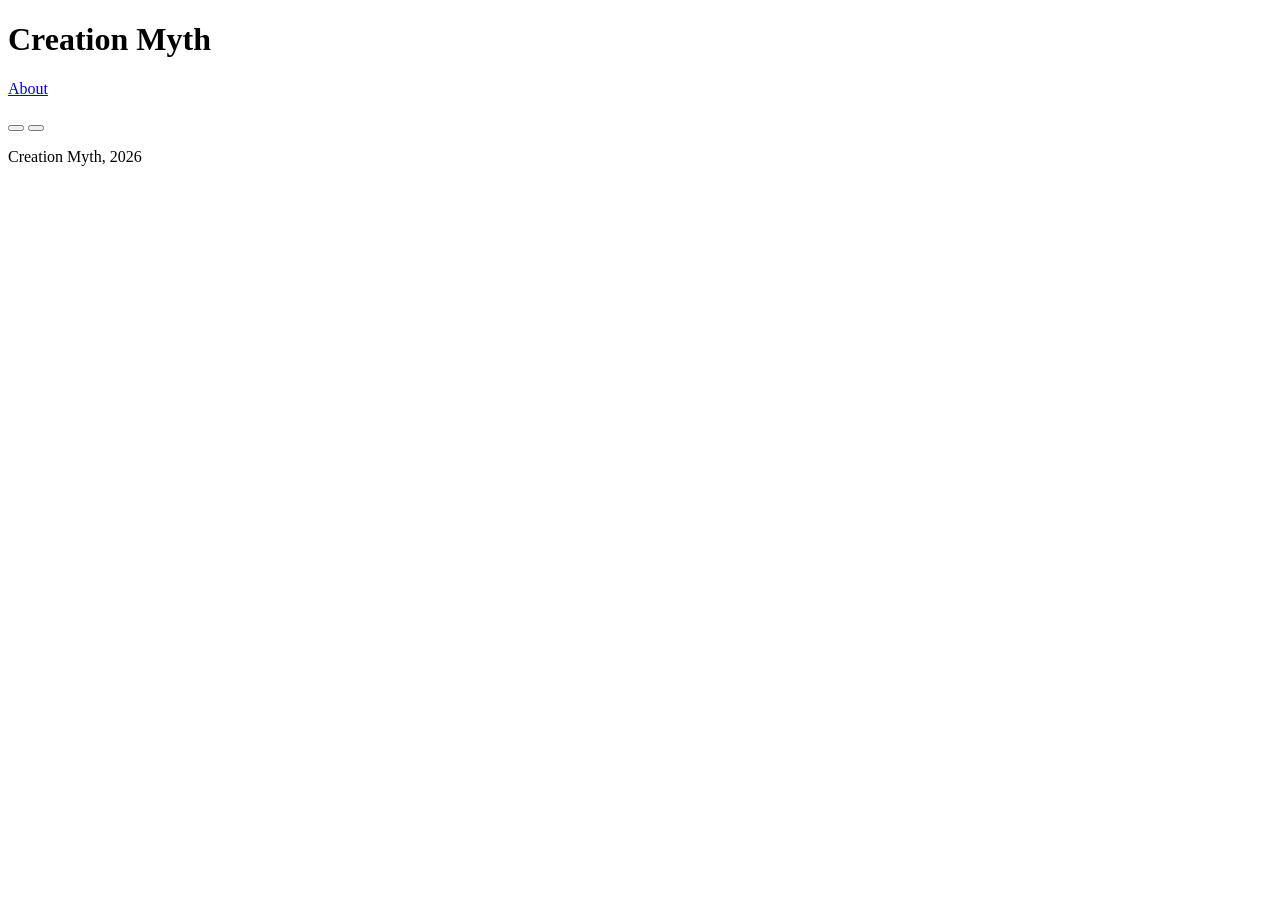
==== index.html @ f5818eab "Add files via upload" ====
<!DOCTYPE html>
<html lang="en">
<head>
  <meta charset="UTF-8" />
  <title>Creation Myth</title>
  <meta name="viewport" content="width=device-width, initial-scale=1" />
  <link rel="stylesheet" href="style.css" />
  <link rel="icon" type="image/png" href="favicon.png">
</head>

<body>

  <header>
    <h1>Creation Myth</h1>
    <p class="top-text"><a href="about.html">About</a></p>
  </header>

  <main id="stage" aria-label="Slideshow. Click left for previous, right for next.">
    <button class="zone left" type="button" aria-label="Previous image"></button>
    <button class="zone right" type="button" aria-label="Next image"></button>
    <img id="slide" src="" alt="" />
  </main>

  <footer>
    <p id="workTitle"></p>
  </footer>

  <a class="corner-link" href="https://www.youtube.com/watch?v=JekUNGo-RVk" target="_blank" rel="noopener">
    <img src="icon.png" alt="" class="corner-icon">
  </a>

  <div id="cursor-label" aria-hidden="true"></div>

  <script>
    const slides = [
      { src: "images/11.png", title: "Creation Myth, 2026" },
      { src: "images/10.png", title: "Creation Myth, 2026" },
      { src: "images/09.png", title: "Creation Myth, 2026" },
      { src: "images/04.png", title: "Errors Publishing, 2024" },
      { src: "images/07.png", title: "Creation Myth, 2026" },
      { src: "images/08.png", title: "Creation Myth, 2026" }
    ];

    function shuffleArray(array) {
      for (let j = array.length - 1; j > 0; j--) {
        const k = Math.floor(Math.random() * (j + 1));
        [array[j], array[k]] = [array[k], array[j]];
      }
    }

    let i = 0;

    const stage = document.getElementById("stage");
    const img = document.getElementById("slide");
    const title = document.getElementById("workTitle");

    function showSlide(index) {
      img.src = slides[index].src;
      title.textContent = slides[index].title;
    }

    function nextSlide() {
      i = (i + 1) % slides.length;
      showSlide(i);
    }

    function prevSlide() {
      i = (i - 1 + slides.length) % slides.length;
      showSlide(i);
    }

    shuffleArray(slides);
    showSlide(i);

    document.querySelector(".zone.left").addEventListener("click", prevSlide);
    document.querySelector(".zone.right").addEventListener("click", nextSlide);

    document.addEventListener("keydown", (e) => {
      if (e.key === "ArrowRight") nextSlide();
      if (e.key === "ArrowLeft") prevSlide();
    });

    const icon = document.querySelector(".corner-icon");
    const variants = ["icon-r.png","icon-g.png","icon-b.png","icon-c.png","icon-m.png","icon-y.png"];
    let last = null;

    function pickNewIcon() {
      let pick = last;
      while (pick === last) {
        pick = variants[Math.floor(Math.random() * variants.length)];
      }
      last = pick;
      icon.src = pick;
    }

    if (icon) {
      icon.addEventListener("mouseenter", pickNewIcon);
      icon.addEventListener("mouseleave", () => { icon.src = "icon.png"; });
      icon.addEventListener("touchstart", (e) => {
        e.preventDefault();
        pickNewIcon();
      }, { passive: false });
    }

    const cursorLabel = document.getElementById("cursor-label");
    const hasFinePointer = window.matchMedia("(pointer: fine)").matches;

    if (hasFinePointer && stage && cursorLabel) {
      stage.addEventListener("mousemove", (e) => {
        const rect = stage.getBoundingClientRect();
        const x = e.clientX;
        const y = e.clientY;

        cursorLabel.style.left = x + "px";
        cursorLabel.style.top = y + "px";
        cursorLabel.style.opacity = "1";

        if (x < rect.left + rect.width / 2) {
          cursorLabel.textContent = "← Prev";
        } else {
          cursorLabel.textContent = "Next →";
        }
      });

      stage.addEventListener("mouseleave", () => {
        cursorLabel.style.opacity = "0";
      });
    }
  </script>

</body>
</html>
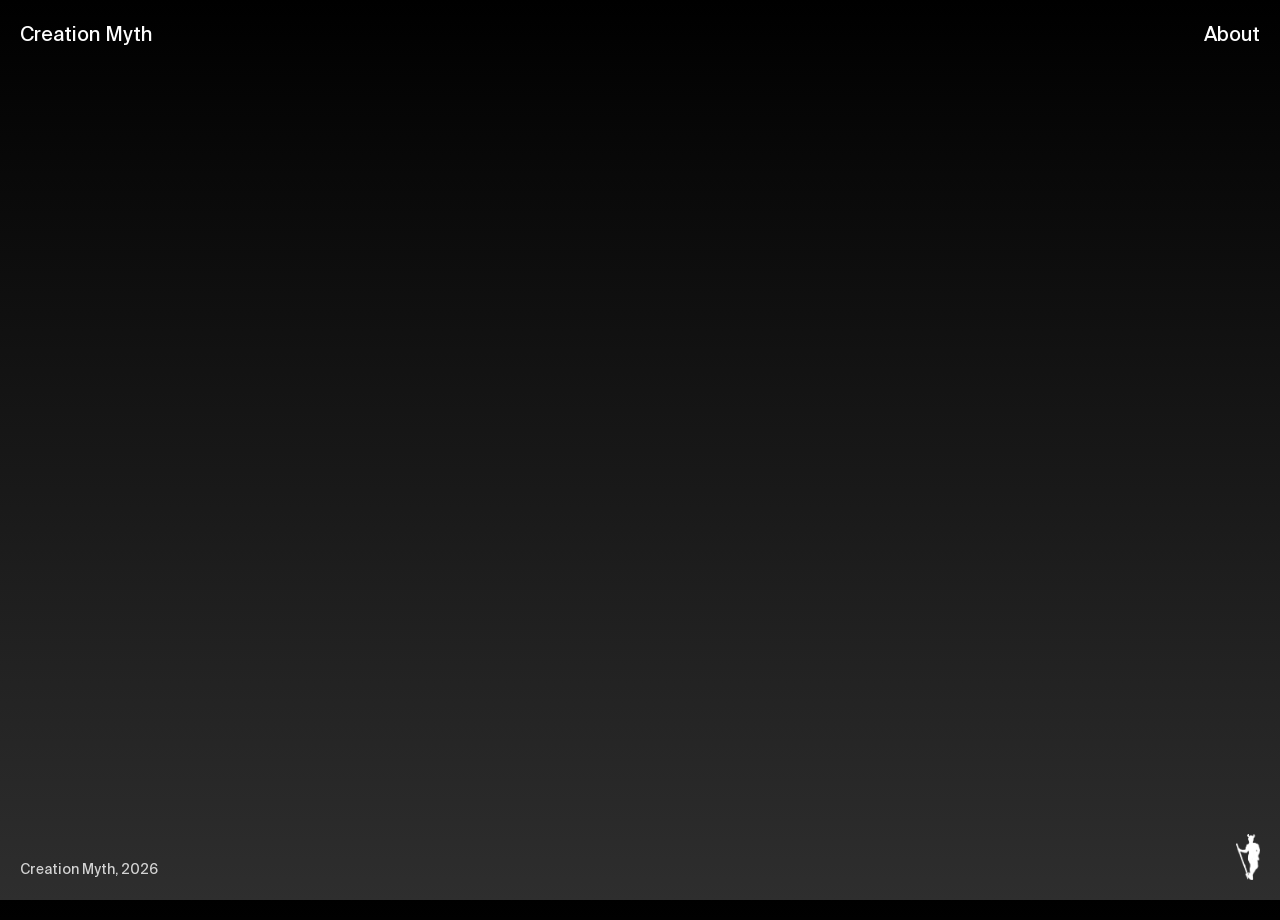
==== commit c59d26f1: "initial commit" ====
--- a/index.html
+++ b/index.html
@@ -25,13 +25,16 @@
     <p id="workTitle"></p>
   </footer>
 
+  <!-- Corner icon link -->
   <a class="corner-link" href="https://www.youtube.com/watch?v=JekUNGo-RVk" target="_blank" rel="noopener">
     <img src="icon.png" alt="" class="corner-icon">
   </a>
 
+  <!-- Custom cursor label -->
   <div id="cursor-label" aria-hidden="true"></div>
 
   <script>
+    // ONLY EDIT THIS LIST TO ADD IMAGES
     const slides = [
       { src: "images/11.png", title: "Creation Myth, 2026" },
       { src: "images/10.png", title: "Creation Myth, 2026" },
@@ -41,6 +44,7 @@
       { src: "images/08.png", title: "Creation Myth, 2026" }
     ];
 
+    // Shuffle helper (Fisher–Yates)
     function shuffleArray(array) {
       for (let j = array.length - 1; j > 0; j--) {
         const k = Math.floor(Math.random() * (j + 1));
@@ -69,9 +73,11 @@
       showSlide(i);
     }
 
+    // Shuffle on reload, then start
     shuffleArray(slides);
     showSlide(i);
 
+    // Controls
     document.querySelector(".zone.left").addEventListener("click", prevSlide);
     document.querySelector(".zone.right").addEventListener("click", nextSlide);
 
@@ -80,6 +86,7 @@
       if (e.key === "ArrowLeft") prevSlide();
     });
 
+    // Corner icon: swap PNGs on hover (RGB + CMY)
     const icon = document.querySelector(".corner-icon");
     const variants = ["icon-r.png","icon-g.png","icon-b.png","icon-c.png","icon-m.png","icon-y.png"];
     let last = null;
@@ -102,6 +109,7 @@
       }, { passive: false });
     }
 
+    // Custom cursor label (desktop only)
     const cursorLabel = document.getElementById("cursor-label");
     const hasFinePointer = window.matchMedia("(pointer: fine)").matches;
 
@@ -129,4 +137,4 @@
   </script>
 
 </body>
-</html>+</html>
--- a/style.css
+++ b/style.css
@@ -0,0 +1,264 @@
+/* ---------- FONTS ---------- */
+@font-face {
+  font-family: "SuisseIntl";
+  src: url("fonts/SuisseIntl-Book.woff2") format("woff2");
+  font-weight: normal;
+  font-style: normal;
+}
+
+@font-face {
+  font-family: "SuisseWorks";
+  src: url("fonts/SuisseWorks-Medium.woff2") format("woff2");
+  font-weight: normal;
+  font-style: normal;
+}
+
+/* ---------- RESET ---------- */
+* { box-sizing: border-box; }
+html, body { height: 100%; }
+
+/* ---------- BASE ---------- */
+body {
+  margin: 20px;
+  font-family: "SuisseIntl", Arial, Helvetica, sans-serif;
+  font-size: 14px;
+  line-height: 1.4;
+
+  background: linear-gradient(black, #2e2e2e);
+  color: white;
+
+  overflow: hidden;
+  cursor: default;
+
+  font-kerning: normal;
+  text-rendering: optimizeLegibility;
+  -webkit-font-smoothing: antialiased;
+  -moz-osx-font-smoothing: grayscale;
+}
+
+/* ---------- LINKS ---------- */
+a, a:visited, a:active {
+  color: inherit;
+  text-decoration: none;
+}
+a:hover { text-decoration: underline; }
+
+/* Crosshair ONLY on the links you care about (both pages) */
+header a,
+.corner-link,
+.corner-link .corner-icon,
+body.about-page .contact-footer a {
+  cursor: crosshair;
+}
+
+/* ---------- HEADER (invert over whatever is behind it) ---------- */
+header {
+  position: fixed;
+  top: 20px;
+  left: 20px;
+  right: 20px;
+
+  display: flex;
+  justify-content: space-between;
+  align-items: flex-start;
+
+  z-index: 20;
+  background: transparent;
+  mix-blend-mode: difference;
+}
+
+header h1,
+header a { color: #fff; }
+
+h1 {
+  margin: 0;
+  font-size: 20px;
+  font-weight: normal;
+}
+
+.top-text { margin: 0; }
+.top-text a { font-size: 20px; }
+
+/* ---------- STAGE (WORK PAGE) ---------- */
+#stage {
+  position: fixed;
+  inset: 0;
+  padding: 0;
+
+  display: flex;
+  align-items: center;
+  justify-content: center;
+
+  z-index: 1;      /* behind header/footer */
+  cursor: none;    /* hide system cursor ONLY here */
+}
+
+/* Full-bleed image behind header/footer */
+#stage img {
+  height: 100vh;
+  width: auto;
+  object-fit: cover;
+
+  display: block;
+
+  max-width: none;
+  max-height: none;
+
+  transition: opacity 0.15s linear;
+}
+
+/* ---------- CUSTOM CURSOR LABEL ---------- */
+#cursor-label {
+  position: fixed;
+  top: 0;
+  left: 0;
+
+  pointer-events: none;
+  z-index: 1000;
+
+  font-family: "SuisseIntl", Arial, Helvetica, sans-serif;
+  font-size: 24px;           /* make bigger here */
+  white-space: nowrap;
+
+  color: #fff;
+  mix-blend-mode: difference;
+
+  transform: translate(-50%, -50%);
+  opacity: 0;
+}
+
+/* ---------- INVISIBLE NAV ZONES ---------- */
+.zone {
+  position: absolute;
+  top: 0;
+  bottom: 0;
+  width: 50%;
+
+  border: 0;
+  padding: 0;
+  margin: 0;
+
+  background: transparent;
+  z-index: 5;
+
+  outline: none;
+  cursor: none; /* hide system cursor on the buttons too */
+}
+
+.zone.left  { left: 0; }
+.zone.right { right: 0; }
+
+.zone:focus,
+.zone:focus-visible { outline: none; }
+
+/* ---------- FOOTER (invert over image) ---------- */
+footer {
+  position: fixed;
+  left: 20px;
+  right: 20px;
+  bottom: 20px;
+
+  z-index: 20;
+  background: transparent;
+  mix-blend-mode: difference;
+}
+
+footer p,
+footer a { color: #fff; }
+
+#workTitle {
+  margin: 0;
+  font-size: 14px;
+}
+
+/* ---------- CORNER ICON ---------- */
+.corner-icon {
+  position: fixed;
+  right: 20px;
+  bottom: 20px;
+
+  width: 24px;
+  height: auto;
+
+  z-index: 30;
+
+  user-select: none;
+  -webkit-user-drag: none;
+}
+
+/* ================================================= */
+/* ============== ABOUT PAGE OVERRIDES ============== */
+/* ================================================= */
+
+body.about-page {
+  margin: 0;
+  overflow: hidden;
+}
+
+/* Hide slideshow + work footer on About */
+body.about-page #stage,
+body.about-page footer:not(.contact-footer) {
+  display: none;
+}
+
+/* ABOUT TEXT BLOCK */
+body.about-page main.about {
+  position: fixed;
+  inset: 0;
+
+  overflow-y: auto;
+  overflow-x: hidden;
+  -webkit-overflow-scrolling: touch;
+
+  font-family: "SuisseWorks", Arial, Helvetica, sans-serif;
+  font-size: clamp(18px, 3.8vw, 60px);
+  line-height: 1.2;
+
+  letter-spacing: -0.01em;
+
+  padding-top: 60px;
+  padding-left: 20px;
+  padding-right: clamp(20px, 20vw, 200px);
+  padding-bottom: 84px;
+
+  scrollbar-width: none;
+  -ms-overflow-style: none;
+
+  cursor: default;
+}
+
+body.about-page main.about::-webkit-scrollbar {
+  width: 0;
+  height: 0;
+}
+
+body.about-page main.about p { margin: 0; }
+
+/* CONTACT FOOTER (About page) */
+body.about-page .contact-footer {
+  position: fixed;
+  left: 0;
+  right: 0;
+  bottom: 0;
+
+  padding: 0 20px 20px 20px;
+
+  z-index: 20;
+  background: transparent;
+  mix-blend-mode: difference;
+}
+
+body.about-page .contact-footer p,
+body.about-page .contact-footer a {
+  margin: 0;
+  font-size: 14px;
+  line-height: 1.4;
+  color: #fff;
+}
+
+/* SYMBOLS */
+.sym {
+  display: inline-block;
+  margin: 0 2px;
+  transition: color 2s linear; /* change transition speed here */
+}
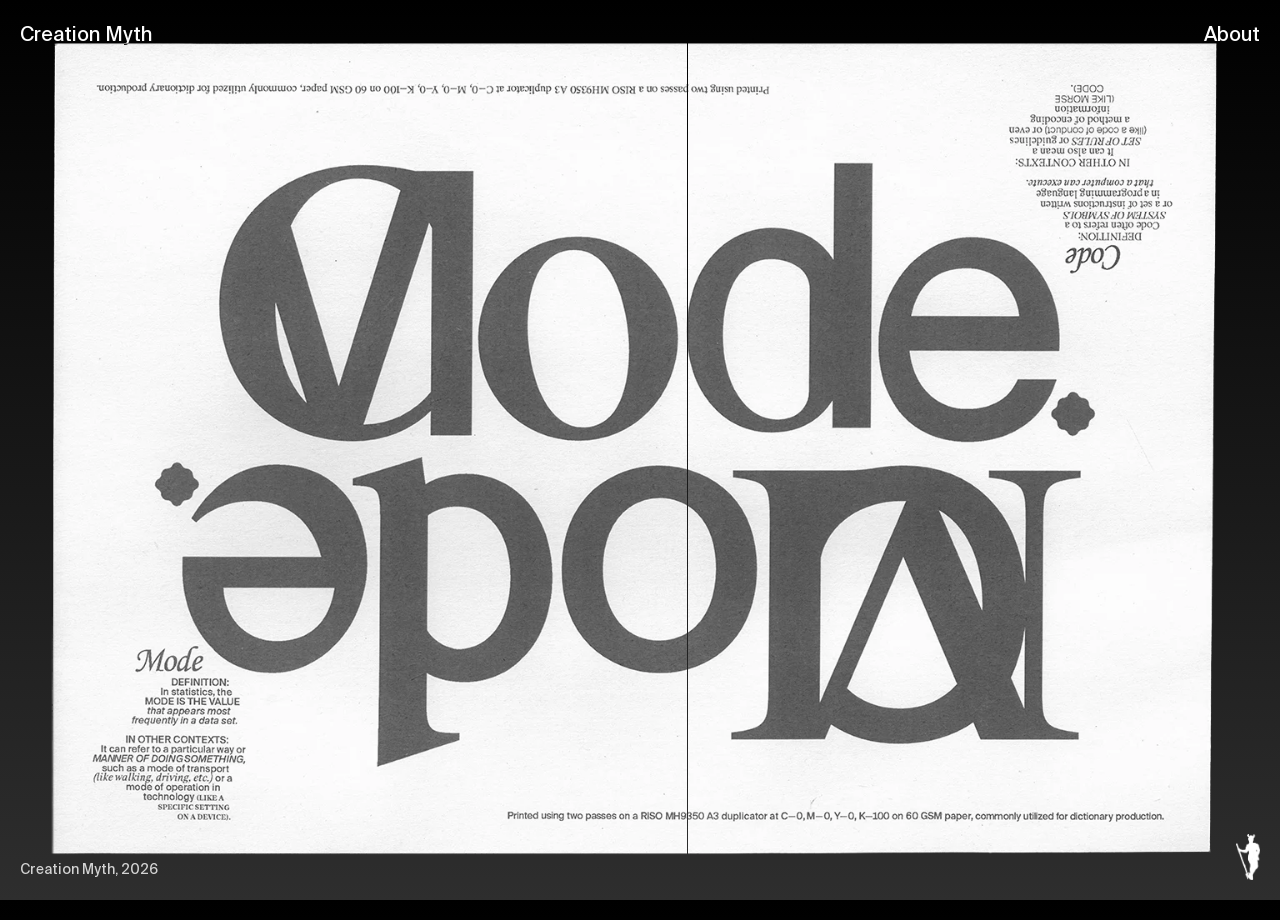
==== commit 8f515a41: "Add new image entry to the gallery" ====
--- a/index.html
+++ b/index.html
@@ -36,12 +36,13 @@
   <script>
     // ONLY EDIT THIS LIST TO ADD IMAGES
     const slides = [
-      { src: "images/11.png", title: "Creation Myth, 2026" },
-      { src: "images/10.png", title: "Creation Myth, 2026" },
-      { src: "images/09.png", title: "Creation Myth, 2026" },
-      { src: "images/04.png", title: "Errors Publishing, 2024" },
-      { src: "images/07.png", title: "Creation Myth, 2026" },
-      { src: "images/08.png", title: "Creation Myth, 2026" }
+       { src: "images/02.webp", title: "Creation Myth, 2026" },
+      { src: "images/05.webp", title: "Creation Myth, 2026" },
+      { src: "images/07.webp", title: "Creation Myth, 2026" },
+      { src: "images/09.webp", title: "Errors Publishing, 2024" },
+      { src: "images/10.webp", title: "Creation Myth, 2026" },
+         { src: "images/12.webp", title: "Creation Myth, 2026" },
+      { src: "images/11.webp", title: "Creation Myth, 2026" }
     ];
 
     // Shuffle helper (Fisher–Yates)
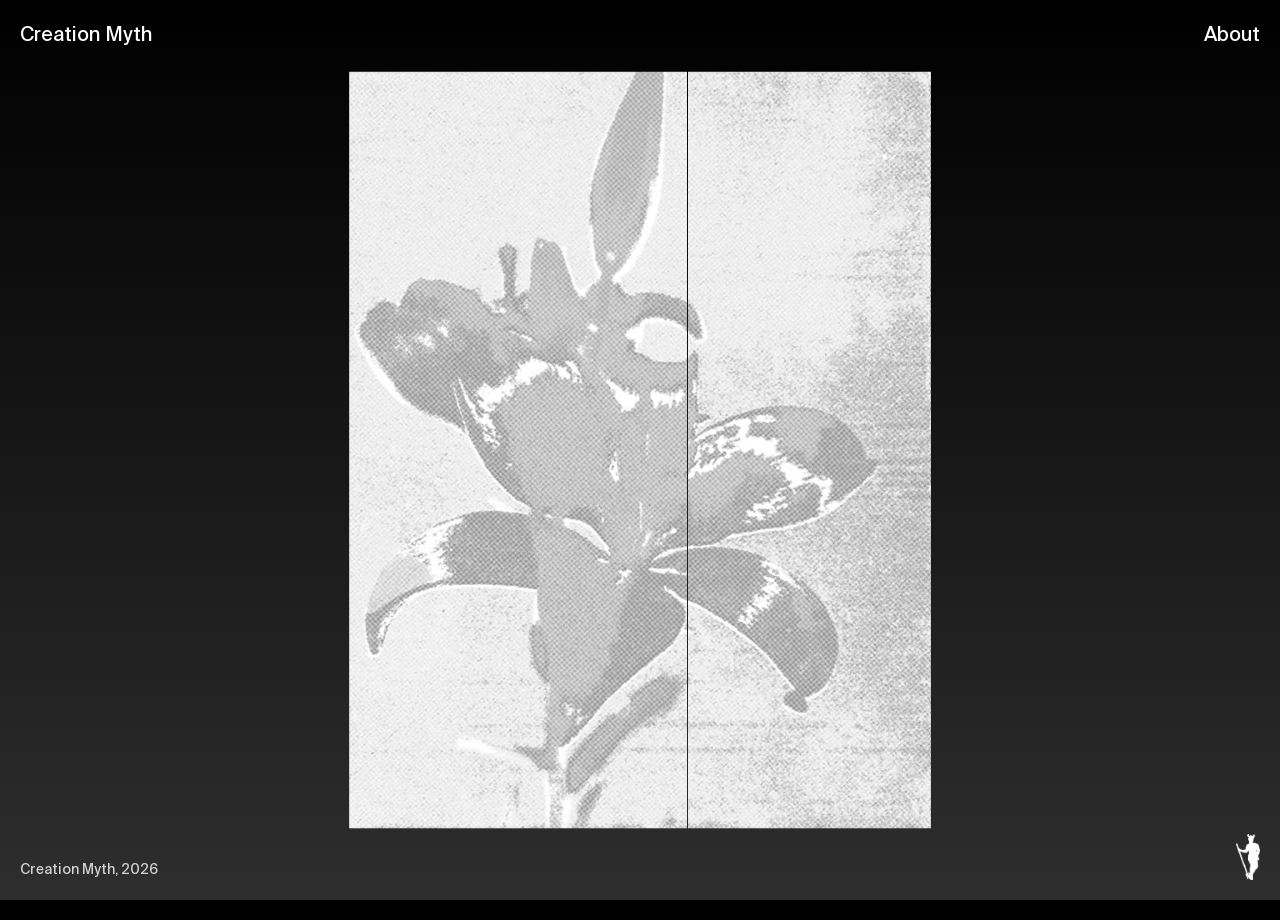
==== commit a860fe17: "Update index.html" ====
--- a/index.html
+++ b/index.html
@@ -42,6 +42,7 @@
       { src: "images/09.webp", title: "Errors Publishing, 2024" },
       { src: "images/10.webp", title: "Creation Myth, 2026" },
          { src: "images/12.webp", title: "Creation Myth, 2026" },
+       { src: "images/13.webp", title: "Creation Myth, 2026" },
       { src: "images/11.webp", title: "Creation Myth, 2026" }
     ];
 
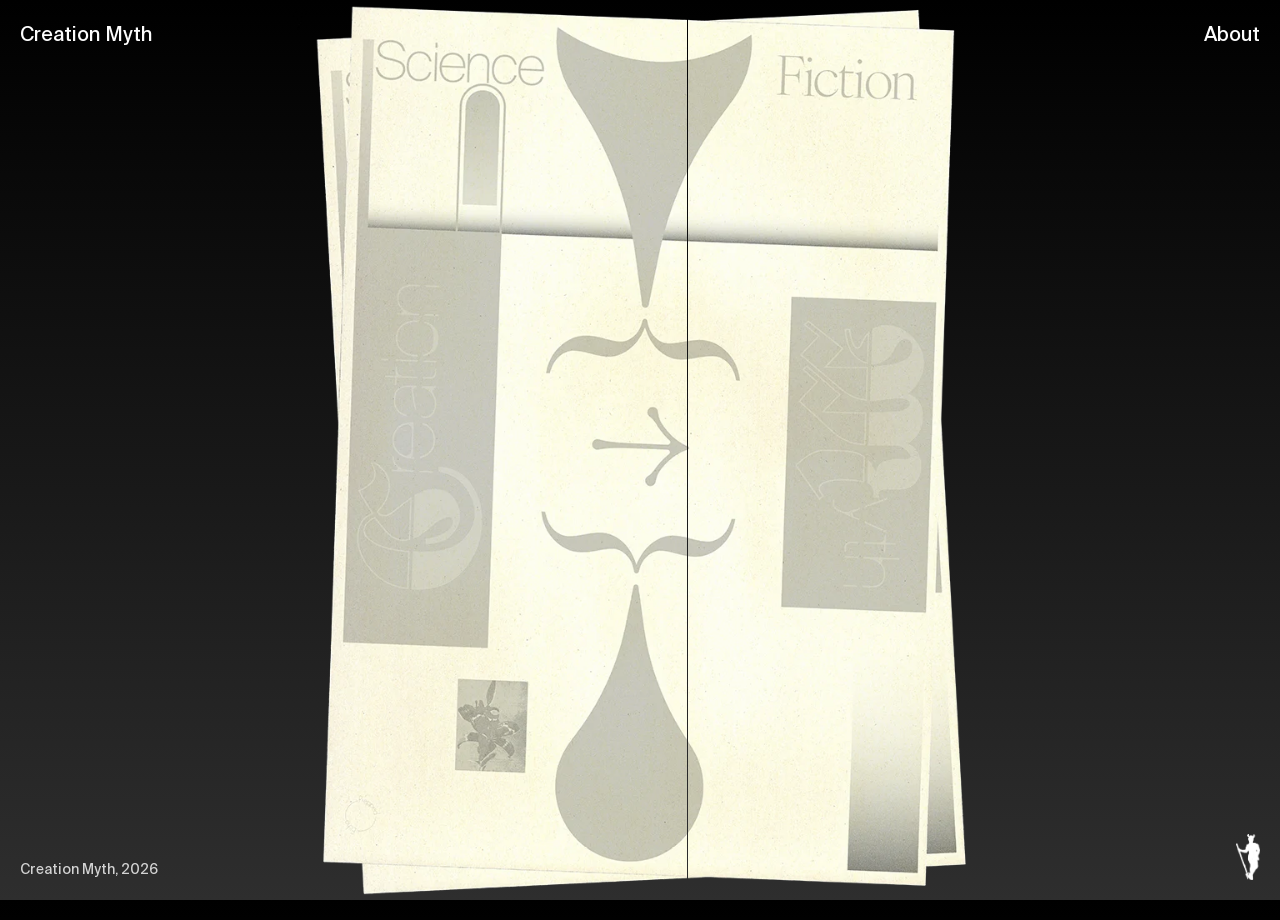
==== commit df198b48: "Fix duplicate entries and add new images to slides" ====
--- a/index.html
+++ b/index.html
@@ -36,13 +36,15 @@
   <script>
     // ONLY EDIT THIS LIST TO ADD IMAGES
     const slides = [
-       { src: "images/02.webp", title: "Creation Myth, 2026" },
+      { src: "images/02.webp", title: "Creation Myth, 2026" },
       { src: "images/05.webp", title: "Creation Myth, 2026" },
       { src: "images/07.webp", title: "Creation Myth, 2026" },
-      { src: "images/09.webp", title: "Errors Publishing, 2024" },
+      { src: "images/09.webp", title: "Errors Publishing, 2024"},
       { src: "images/10.webp", title: "Creation Myth, 2026" },
-         { src: "images/12.webp", title: "Creation Myth, 2026" },
-       { src: "images/13.webp", title: "Creation Myth, 2026" },
+      { src: "images/12.webp", title: "Creation Myth, 2026" },
+      { src: "images/13.webp", title: "Creation Myth, 2026" },
+      { src: "images/14.webp", title: "Creation Myth, 2026" },
+      { src: "images/15.webp", title: "Creation Myth, 2026" },
       { src: "images/11.webp", title: "Creation Myth, 2026" }
     ];
 
